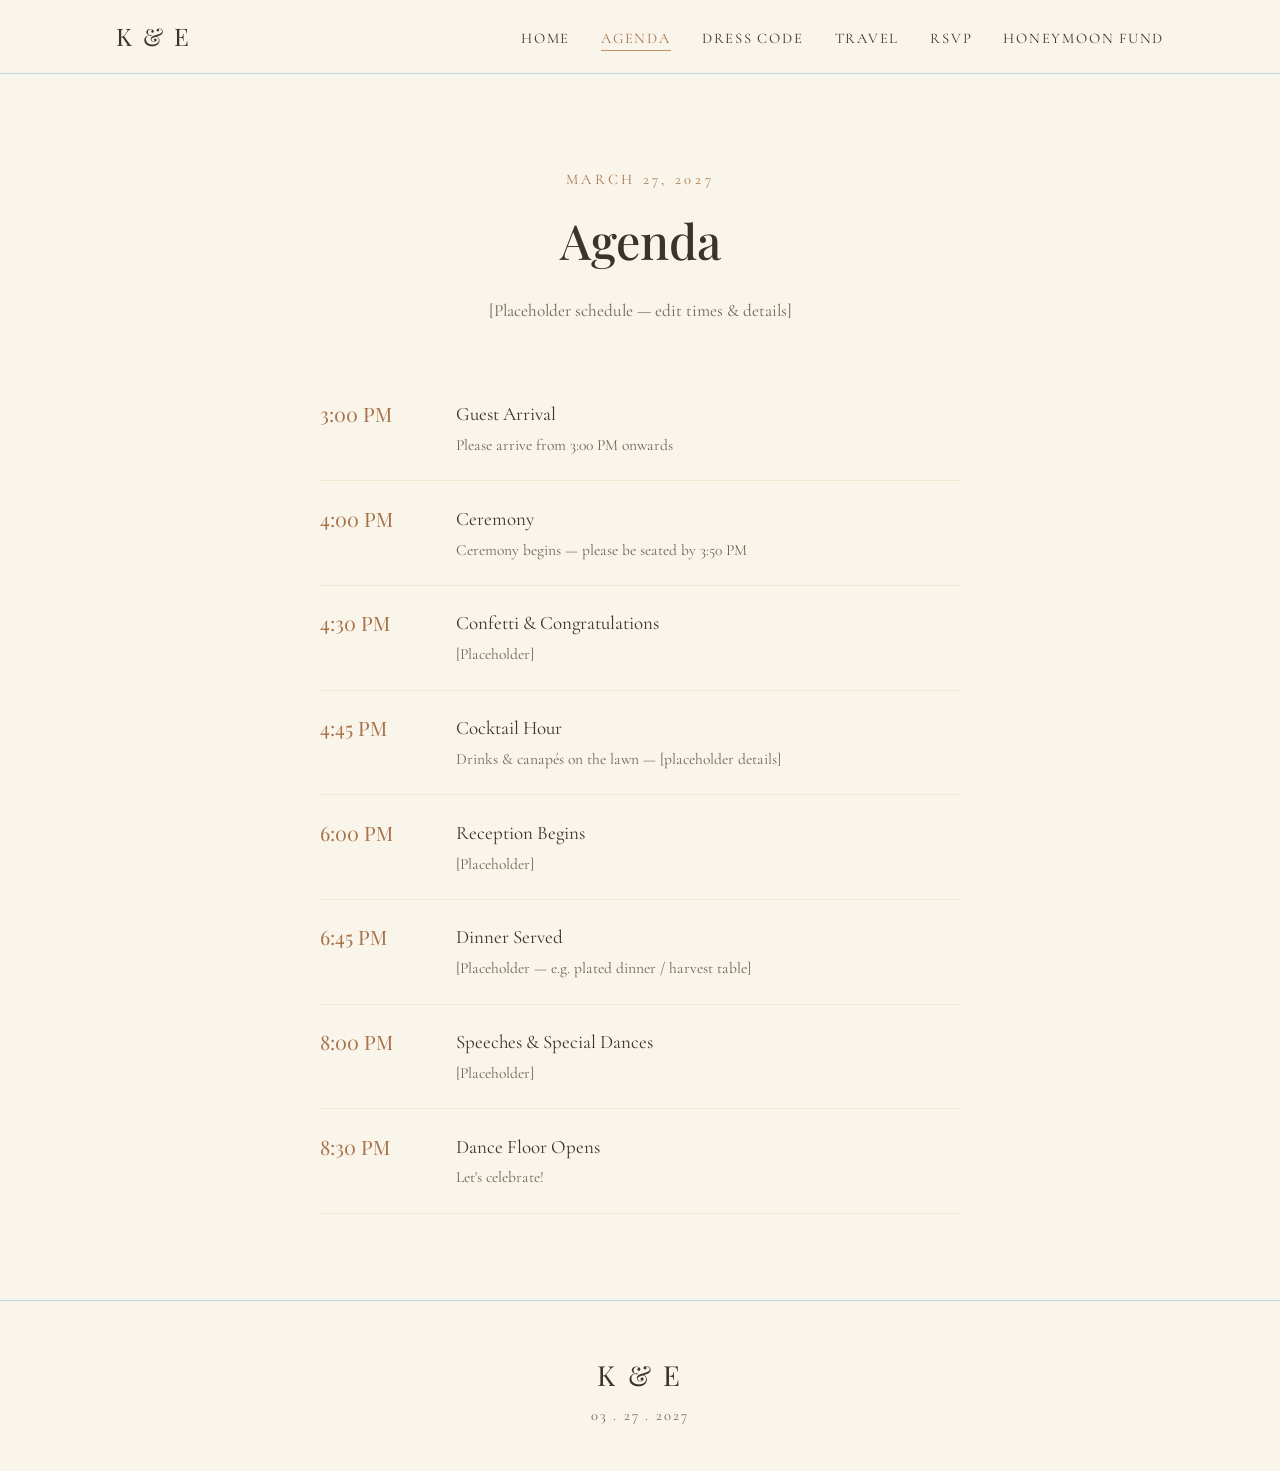
==== agenda.html @ 1e1eee06 "Initial commit: Kayla & Erik wedding website Static HTML/CSS site with home, agenda, dress code, tra" ====
<!DOCTYPE html>
<html lang="en">
<head>
<meta charset="UTF-8">
<meta name="viewport" content="width=device-width, initial-scale=1.0">
<title>Agenda — Kayla &amp; Erik</title>
<link rel="preconnect" href="https://fonts.googleapis.com">
<link href="https://fonts.googleapis.com/css2?family=Playfair+Display:wght@500;600&family=Cormorant+Garamond:wght@400;500;600&display=swap" rel="stylesheet">
<link rel="stylesheet" href="css/style.css">
</head>
<body>

<header class="site-header">
  <div class="nav-wrap">
    <a class="monogram" href="index.html">K &amp; E</a>
    <button class="nav-toggle" aria-label="Toggle menu">&#9776;</button>
    <nav class="site-nav">
      <ul>
        <li><a href="index.html">Home</a></li>
        <li><a href="agenda.html" class="active">Agenda</a></li>
        <li><a href="dress-code.html">Dress Code</a></li>
        <li><a href="travel.html">Travel</a></li>
        <li><a href="rsvp.html">RSVP</a></li>
        <li><a href="honeymoon-fund.html">Honeymoon Fund</a></li>
      </ul>
    </nav>
  </div>
</header>

<section class="section">
  <div class="section-header">
    <span class="eyebrow">March 27, 2027</span>
    <h2>Agenda</h2>
    <p style="color:var(--ink-light); font-size:1rem;">[Placeholder schedule — edit times &amp; details]</p>
  </div>

  <ul class="timeline">
    <li>
      <div class="time">3:00 PM</div>
      <div class="desc">Guest Arrival
        <span class="sub">Please arrive from 3:00 PM onwards</span>
      </div>
    </li>
    <li>
      <div class="time">4:00 PM</div>
      <div class="desc">Ceremony
        <span class="sub">Ceremony begins — please be seated by 3:50 PM</span>
      </div>
    </li>
    <li>
      <div class="time">4:30 PM</div>
      <div class="desc">Confetti &amp; Congratulations
        <span class="sub">[Placeholder]</span>
      </div>
    </li>
    <li>
      <div class="time">4:45 PM</div>
      <div class="desc">Cocktail Hour
        <span class="sub">Drinks &amp; canapés on the lawn — [placeholder details]</span>
      </div>
    </li>
    <li>
      <div class="time">6:00 PM</div>
      <div class="desc">Reception Begins
        <span class="sub">[Placeholder]</span>
      </div>
    </li>
    <li>
      <div class="time">6:45 PM</div>
      <div class="desc">Dinner Served
        <span class="sub">[Placeholder — e.g. plated dinner / harvest table]</span>
      </div>
    </li>
    <li>
      <div class="time">8:00 PM</div>
      <div class="desc">Speeches &amp; Special Dances
        <span class="sub">[Placeholder]</span>
      </div>
    </li>
    <li>
      <div class="time">8:30 PM</div>
      <div class="desc">Dance Floor Opens
        <span class="sub">Let's celebrate!</span>
      </div>
    </li>
  </ul>
</section>

<footer class="site-footer">
  <div class="monogram">K &amp; E</div>
  <div class="date">03 . 27 . 2027</div>
</footer>

<script src="js/nav.js"></script>
</body>
</html>
---- css/style.css ----
/* =========================================================
   Kayla & Erik — Wedding Website
   Palette: cream, baby blue, sandy brown
   ========================================================= */

:root {
  --cream: #faf5ea;
  --cream-dark: #f0e6d2;
  --baby-blue: #b9d6e3;
  --baby-blue-dark: #8fb9cd;
  --sandy-brown: #c99162;
  --sandy-brown-dark: #a8734a;
  --ink: #3c332b;
  --ink-light: #726457;
  --white: #fffdf9;

  --font-display: 'Playfair Display', Georgia, serif;
  --font-body: 'Cormorant Garamond', Georgia, serif;
}

* {
  box-sizing: border-box;
}

html {
  scroll-behavior: smooth;
  font-size: 108%;
}

body {
  margin: 0;
  background: var(--cream);
  color: var(--ink);
  font-family: var(--font-body);
  font-size: 1.2rem;
  line-height: 1.6;
  overflow-x: hidden;
}

h1, h2, h3 {
  font-family: var(--font-display);
  font-weight: 500;
  margin: 0;
  color: var(--ink);
}

a {
  color: inherit;
  text-decoration: none;
}

img {
  max-width: 100%;
  display: block;
}

.eyebrow {
  font-family: var(--font-body);
  text-transform: uppercase;
  letter-spacing: 0.25em;
  font-size: 0.85rem;
  color: var(--sandy-brown-dark);
}

/* ---------- Header / Nav ---------- */

.site-header {
  position: sticky;
  top: 0;
  z-index: 100;
  background: var(--cream);
  border-bottom: 1px solid var(--baby-blue);
}

.nav-wrap {
  max-width: 1100px;
  margin: 0 auto;
  padding: 1rem 1.5rem;
  display: flex;
  align-items: center;
  justify-content: space-between;
}

.monogram {
  font-family: var(--font-display);
  font-size: 1.4rem;
  letter-spacing: 0.1em;
}

.nav-toggle {
  display: none;
  background: none;
  border: none;
  font-size: 1.6rem;
  color: var(--ink);
  cursor: pointer;
}

.site-nav ul {
  list-style: none;
  display: flex;
  gap: 1.8rem;
  margin: 0;
  padding: 0;
}

.site-nav a {
  font-family: var(--font-body);
  text-transform: uppercase;
  letter-spacing: 0.12em;
  font-size: 0.85rem;
  color: var(--ink);
  padding-bottom: 0.2rem;
  border-bottom: 1px solid transparent;
  transition: border-color 0.2s ease, color 0.2s ease;
}

.site-nav a:hover,
.site-nav a.active {
  border-color: var(--sandy-brown);
  color: var(--sandy-brown-dark);
}

@media (max-width: 780px) {
  .nav-toggle {
    display: block;
  }
  .site-nav {
    display: none;
    width: 100%;
  }
  .site-nav.open {
    display: block;
  }
  .nav-wrap {
    flex-wrap: wrap;
  }
  .site-nav ul {
    flex-direction: column;
    gap: 0;
    padding: 1rem 0 0.5rem;
  }
  .site-nav li {
    padding: 0.6rem 0;
    border-top: 1px solid var(--cream-dark);
  }
}

/* ---------- Hero ---------- */

.hero {
  position: relative;
  min-height: 78vh;
  display: flex;
  align-items: center;
  justify-content: center;
  text-align: center;
  padding: 3rem 1.5rem;
  background: linear-gradient(160deg, var(--baby-blue) 0%, var(--cream) 55%, var(--sandy-brown) 140%),
              url('../images/hero.jpg') center/cover no-repeat;
  background-blend-mode: overlay;
}

.hero-inner {
  background: rgba(255, 253, 249, 0.72);
  padding: 3rem 2.5rem;
  border: 1px solid rgba(255,255,255,0.6);
  max-width: 640px;
  width: 100%;
}

@media (max-width: 600px) {
  .hero {
    min-height: 60vh;
    padding: 2rem 1rem;
  }
  .hero-inner {
    padding: 2rem 1.2rem;
  }
}

.hero .eyebrow {
  display: block;
  margin-bottom: 1rem;
}

.hero h1 {
  font-size: clamp(2.6rem, 6vw, 4.4rem);
  letter-spacing: 0.04em;
}

.hero .amp {
  color: var(--sandy-brown-dark);
  font-style: italic;
  padding: 0 0.2em;
}

.hero .date-location {
  margin-top: 1.2rem;
  font-family: var(--font-body);
  text-transform: uppercase;
  letter-spacing: 0.18em;
  font-size: 1rem;
  color: var(--ink-light);
}

.hero .cta-row {
  margin-top: 2rem;
  display: flex;
  gap: 1rem;
  justify-content: center;
  flex-wrap: wrap;
}

/* ---------- Buttons ---------- */

.btn {
  display: inline-block;
  padding: 0.85rem 2rem;
  font-family: var(--font-body);
  text-transform: uppercase;
  letter-spacing: 0.15em;
  font-size: 0.85rem;
  border: 1px solid var(--sandy-brown-dark);
  background: var(--sandy-brown);
  color: var(--white);
  transition: background 0.2s ease, color 0.2s ease;
  cursor: pointer;
}

.btn:hover {
  background: var(--sandy-brown-dark);
}

.btn-outline {
  background: transparent;
  color: var(--sandy-brown-dark);
}

.btn-outline:hover {
  background: var(--sandy-brown);
  color: var(--white);
}

/* ---------- Sections ---------- */

.section {
  padding: 5rem 1.5rem;
  max-width: 900px;
  margin: 0 auto;
}

@media (max-width: 600px) {
  .section {
    padding: 3rem 1.2rem;
  }
}

.section-tight {
  max-width: 700px;
}

.section-header {
  text-align: center;
  margin-bottom: 3rem;
}

.section-header h2 {
  font-size: clamp(2rem, 4vw, 2.8rem);
  margin-top: 0.5rem;
}

.section-alt {
  background: var(--white);
  border-top: 1px solid var(--cream-dark);
  border-bottom: 1px solid var(--cream-dark);
}

.section-blue {
  background: var(--baby-blue);
  color: var(--ink);
}

.section-blue .eyebrow {
  color: var(--ink);
}

/* ---------- Info card (wedding day) ---------- */

.info-card {
  background: var(--white);
  border: 1px solid var(--cream-dark);
  padding: 3rem 2rem;
  text-align: center;
  max-width: 560px;
  margin: 0 auto;
}

@media (max-width: 480px) {
  .info-card,
  .rsvp-box,
  .message-box {
    padding: 2rem 1.3rem;
  }
}

.info-card .eyebrow {
  display: block;
}

.info-card h3 {
  font-size: 2.2rem;
  margin: 0.5rem 0 1.5rem;
}

.info-grid {
  display: grid;
  gap: 1.2rem;
  text-align: left;
  max-width: 380px;
  margin: 0 auto;
}

.info-grid .label {
  text-transform: uppercase;
  letter-spacing: 0.12em;
  font-size: 0.78rem;
  color: var(--sandy-brown-dark);
  margin-bottom: 0.15rem;
}

.info-grid .value {
  font-size: 1.15rem;
}

/* ---------- Timeline (agenda) ---------- */

.timeline {
  list-style: none;
  margin: 0;
  padding: 0;
  max-width: 640px;
  margin: 0 auto;
}

.timeline li {
  display: grid;
  grid-template-columns: 110px 1fr;
  gap: 1.5rem;
  padding: 1.3rem 0;
  border-bottom: 1px solid var(--cream-dark);
}

@media (max-width: 480px) {
  .timeline li {
    grid-template-columns: 1fr;
    gap: 0.3rem;
  }
}

.timeline .time {
  font-family: var(--font-display);
  color: var(--sandy-brown-dark);
  font-size: 1.15rem;
}

.timeline .desc {
  font-size: 1.1rem;
}

.timeline .desc .sub {
  display: block;
  font-size: 0.9rem;
  color: var(--ink-light);
  margin-top: 0.2rem;
}

/* ---------- Swatches (dress code) ---------- */

.swatch-grid {
  display: grid;
  grid-template-columns: repeat(auto-fit, minmax(180px, 1fr));
  gap: 1.5rem;
  margin: 0 auto 3rem;
}

.swatch {
  text-align: center;
}

.swatch .chip {
  height: 140px;
  border: 1px solid rgba(0,0,0,0.08);
  margin-bottom: 0.8rem;
}

.swatch .name {
  font-family: var(--font-display);
  font-size: 1.1rem;
}

.swatch .hex {
  font-size: 0.85rem;
  color: var(--ink-light);
  letter-spacing: 0.05em;
}

.chip-cream { background: var(--cream-dark); }
.chip-blue { background: var(--baby-blue); }
.chip-brown { background: var(--sandy-brown); }

.image-placeholder-grid {
  display: grid;
  grid-template-columns: repeat(auto-fit, minmax(200px, 1fr));
  gap: 1.2rem;
}

.image-placeholder {
  aspect-ratio: 3 / 4;
  border: 1px dashed var(--sandy-brown);
  background: var(--white);
  display: flex;
  align-items: center;
  justify-content: center;
  text-align: center;
  padding: 1rem;
  font-size: 0.9rem;
  color: var(--ink-light);
  background-size: cover;
  background-position: center;
}

/* ---------- Photo blocks (general placeholders) ---------- */

.photo-block {
  width: 100%;
  aspect-ratio: 4 / 5;
  background: linear-gradient(150deg, var(--baby-blue), var(--cream-dark));
  background-size: cover;
  background-position: center;
  border: 1px solid var(--cream-dark);
}

.photo-grid {
  display: grid;
  grid-template-columns: repeat(3, 1fr);
  gap: 1.2rem;
  max-width: 900px;
  margin: 0 auto;
}

@media (max-width: 700px) {
  .photo-grid {
    grid-template-columns: repeat(2, 1fr);
  }
}

@media (max-width: 420px) {
  .photo-grid {
    grid-template-columns: 1fr;
    max-width: 320px;
  }
}

/* ---------- Dress code placeholder "look" cards ---------- */

.look-card {
  aspect-ratio: 3 / 4;
  border: 1px solid var(--cream-dark);
  display: flex;
  flex-direction: column;
  align-items: center;
  justify-content: center;
  gap: 0.8rem;
  color: var(--ink);
}

.look-card svg {
  width: 42px;
  height: 42px;
  opacity: 0.85;
}

.look-card .look-name {
  font-family: var(--font-display);
  font-size: 1.05rem;
  letter-spacing: 0.04em;
}

.look-1 { background: linear-gradient(150deg, var(--cream-dark), var(--baby-blue)); }
.look-2 { background: linear-gradient(150deg, var(--baby-blue), var(--sandy-brown)); }
.look-3 { background: linear-gradient(150deg, var(--sandy-brown), var(--cream-dark)); }
.look-4 { background: linear-gradient(135deg, var(--cream-dark) 0%, var(--baby-blue) 50%, var(--sandy-brown) 100%); }

.look-1 svg, .look-1 .look-name { color: var(--ink); }
.look-2 svg, .look-2 .look-name { color: var(--white); }
.look-3 svg, .look-3 .look-name { color: var(--white); }
.look-4 svg, .look-4 .look-name { color: var(--ink); }

/* ---------- Forms / RSVP ---------- */

.rsvp-box {
  background: var(--white);
  border: 1px solid var(--cream-dark);
  padding: 3rem 2.5rem;
  text-align: center;
  max-width: 560px;
  margin: 0 auto;
}

.rsvp-box .deadline {
  font-size: 1.1rem;
  margin: 1rem 0 2rem;
  color: var(--ink-light);
}

.note {
  margin-top: 2rem;
  font-size: 0.9rem;
  color: var(--ink-light);
  font-style: italic;
}

/* ---------- Honeymoon fund ---------- */

.message-box {
  background: var(--white);
  border: 1px solid var(--cream-dark);
  padding: 3rem;
  max-width: 620px;
  margin: 0 auto 2.5rem;
  text-align: center;
  font-size: 1.25rem;
  font-style: italic;
  line-height: 1.8;
}

.signature {
  display: block;
  margin-top: 1.5rem;
  font-family: var(--font-display);
  font-style: normal;
  font-size: 1.3rem;
  color: var(--sandy-brown-dark);
}

/* ---------- Table (travel/accommodation) ---------- */

.table-wrap {
  width: 100%;
  overflow-x: auto;
  -webkit-overflow-scrolling: touch;
}

.accom-table {
  width: 100%;
  min-width: 560px;
  border-collapse: collapse;
  margin-top: 1rem;
}

.accom-table th, .accom-table td {
  text-align: left;
  padding: 0.9rem 0.8rem;
  border-bottom: 1px solid var(--cream-dark);
  font-size: 0.98rem;
}

.accom-table th {
  text-transform: uppercase;
  letter-spacing: 0.08em;
  font-size: 0.75rem;
  color: var(--sandy-brown-dark);
}

/* ---------- Footer ---------- */

.site-footer {
  text-align: center;
  padding: 3rem 1.5rem 2.5rem;
  border-top: 1px solid var(--baby-blue);
}

.site-footer .monogram {
  font-size: 1.6rem;
  margin-bottom: 0.4rem;
}

.site-footer .date {
  font-size: 0.85rem;
  letter-spacing: 0.15em;
  color: var(--ink-light);
}

.center {
  text-align: center;
}
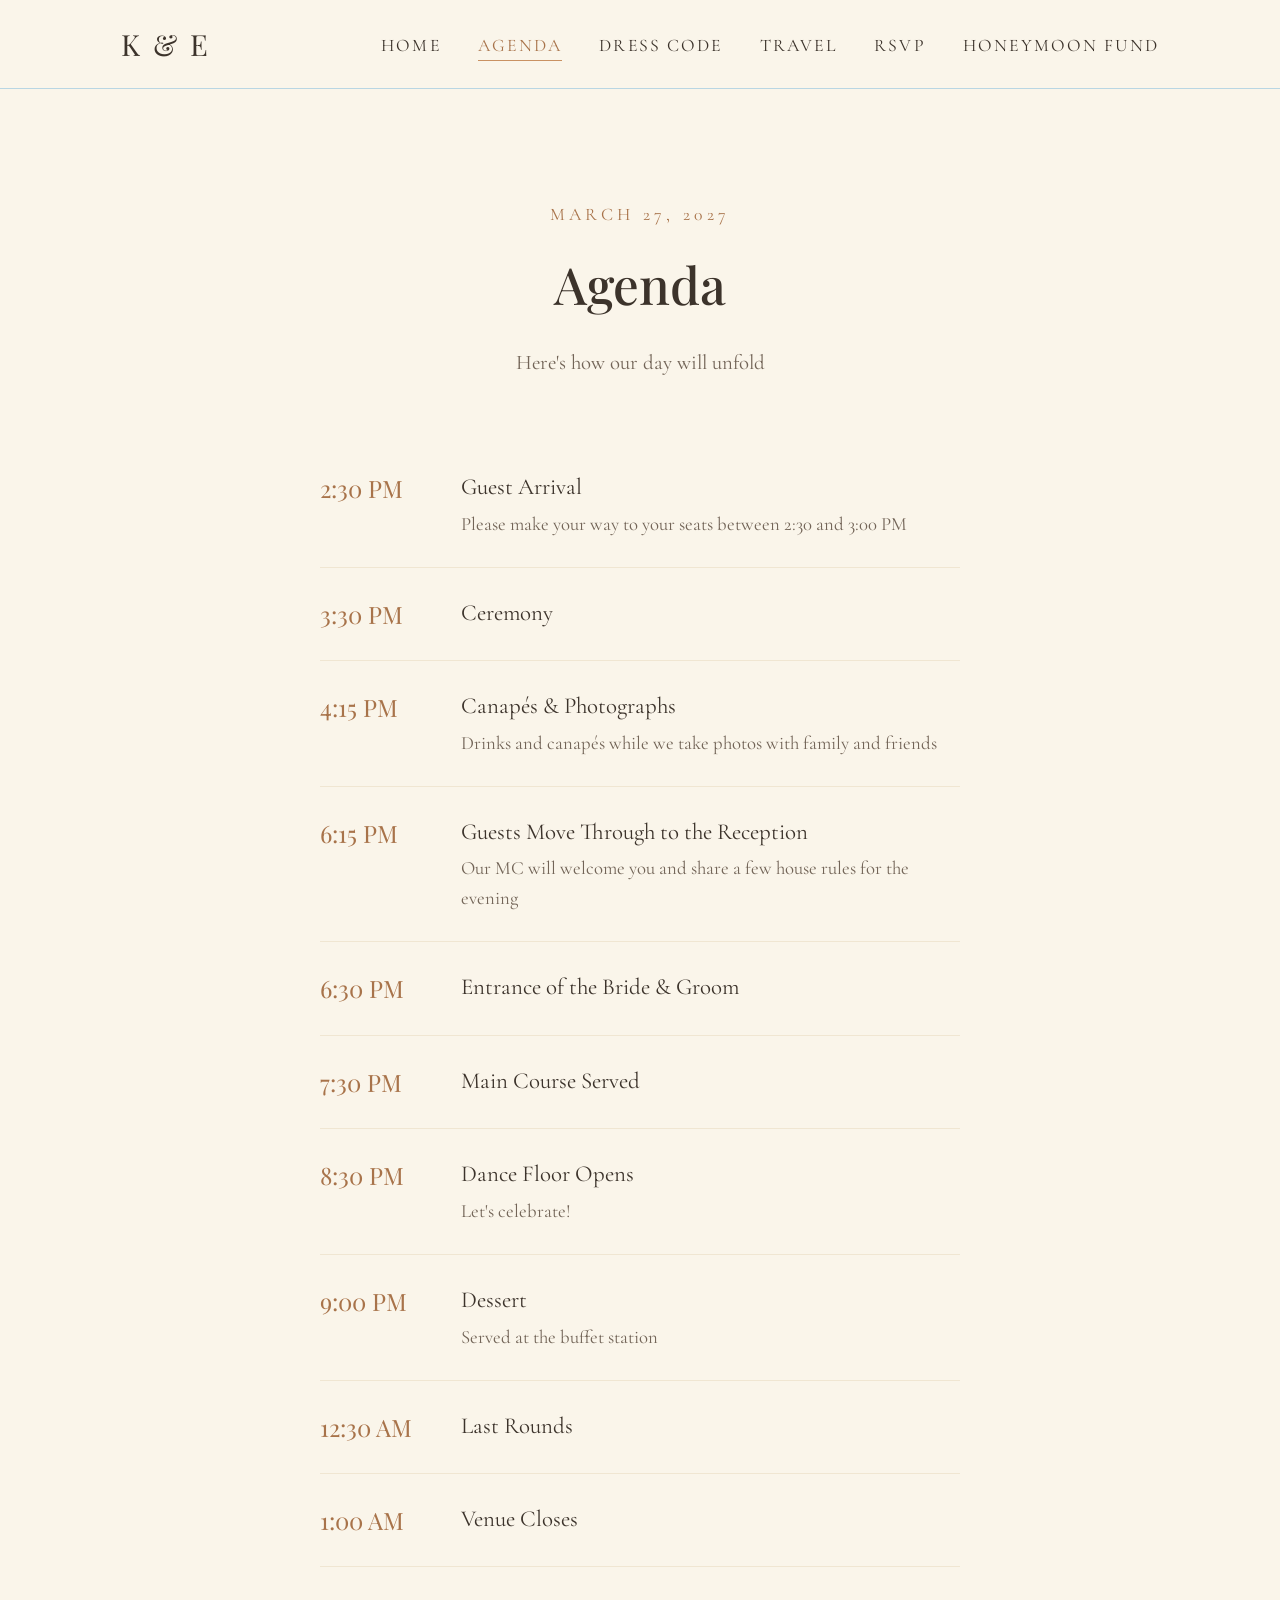
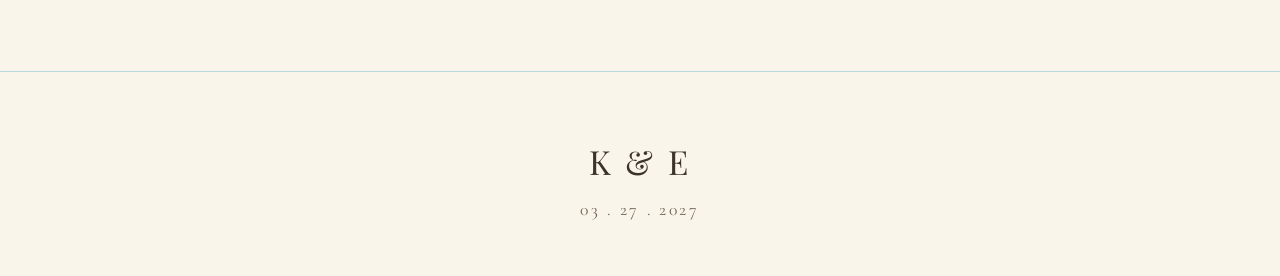
==== commit 31b7a0d7: "Update agenda, dress code, RSVP, travel, and honeymoon fund content - Replace placeholder agenda wit" ====
--- a/agenda.html
+++ b/agenda.html
@@ -31,57 +31,59 @@
   <div class="section-header">
     <span class="eyebrow">March 27, 2027</span>
     <h2>Agenda</h2>
-    <p style="color:var(--ink-light); font-size:1rem;">[Placeholder schedule — edit times &amp; details]</p>
+    <p style="color:var(--ink-light); font-size:1rem;">Here's how our day will unfold</p>
   </div>
 
   <ul class="timeline">
     <li>
-      <div class="time">3:00 PM</div>
+      <div class="time">2:30 PM</div>
       <div class="desc">Guest Arrival
-        <span class="sub">Please arrive from 3:00 PM onwards</span>
+        <span class="sub">Please make your way to your seats between 2:30 and 3:00 PM</span>
       </div>
     </li>
     <li>
-      <div class="time">4:00 PM</div>
-      <div class="desc">Ceremony
-        <span class="sub">Ceremony begins — please be seated by 3:50 PM</span>
+      <div class="time">3:30 PM</div>
+      <div class="desc">Ceremony</div>
+    </li>
+    <li>
+      <div class="time">4:15 PM</div>
+      <div class="desc">Canapés &amp; Photographs
+        <span class="sub">Drinks and canapés while we take photos with family and friends</span>
       </div>
     </li>
     <li>
-      <div class="time">4:30 PM</div>
-      <div class="desc">Confetti &amp; Congratulations
-        <span class="sub">[Placeholder]</span>
+      <div class="time">6:15 PM</div>
+      <div class="desc">Guests Move Through to the Reception
+        <span class="sub">Our MC will welcome you and share a few house rules for the evening</span>
       </div>
     </li>
     <li>
-      <div class="time">4:45 PM</div>
-      <div class="desc">Cocktail Hour
-        <span class="sub">Drinks &amp; canapés on the lawn — [placeholder details]</span>
-      </div>
+      <div class="time">6:30 PM</div>
+      <div class="desc">Entrance of the Bride &amp; Groom</div>
     </li>
     <li>
-      <div class="time">6:00 PM</div>
-      <div class="desc">Reception Begins
-        <span class="sub">[Placeholder]</span>
-      </div>
-    </li>
-    <li>
-      <div class="time">6:45 PM</div>
-      <div class="desc">Dinner Served
-        <span class="sub">[Placeholder — e.g. plated dinner / harvest table]</span>
-      </div>
-    </li>
-    <li>
-      <div class="time">8:00 PM</div>
-      <div class="desc">Speeches &amp; Special Dances
-        <span class="sub">[Placeholder]</span>
-      </div>
+      <div class="time">7:30 PM</div>
+      <div class="desc">Main Course Served</div>
     </li>
     <li>
       <div class="time">8:30 PM</div>
       <div class="desc">Dance Floor Opens
         <span class="sub">Let's celebrate!</span>
       </div>
+    </li>
+    <li>
+      <div class="time">9:00 PM</div>
+      <div class="desc">Dessert
+        <span class="sub">Served at the buffet station</span>
+      </div>
+    </li>
+    <li>
+      <div class="time">12:30 AM</div>
+      <div class="desc">Last Rounds</div>
+    </li>
+    <li>
+      <div class="time">1:00 AM</div>
+      <div class="desc">Venue Closes</div>
     </li>
   </ul>
 </section>
--- a/css/style.css
+++ b/css/style.css
@@ -24,7 +24,7 @@
 
 html {
   scroll-behavior: smooth;
-  font-size: 108%;
+  font-size: 130%;
 }
 
 body {
@@ -157,12 +157,12 @@
   text-align: center;
   padding: 3rem 1.5rem;
   background: linear-gradient(160deg, var(--baby-blue) 0%, var(--cream) 55%, var(--sandy-brown) 140%),
-              url('../images/hero.jpg') center/cover no-repeat;
+              url('../images/wedding2.jpeg') center/cover no-repeat;
   background-blend-mode: overlay;
 }
 
 .hero-inner {
-  background: rgba(255, 253, 249, 0.72);
+  background: rgba(255, 253, 249, 0.88);
   padding: 3rem 2.5rem;
   border: 1px solid rgba(255,255,255,0.6);
   max-width: 640px;
@@ -296,6 +296,30 @@
   margin: 0 auto;
 }
 
+.venue-photo {
+  width: 100%;
+  height: auto;
+  border: 1px solid var(--cream-dark);
+  margin: 1.5rem 0;
+}
+
+.venue-address {
+  font-family: var(--font-display);
+  text-transform: uppercase;
+  letter-spacing: 0.05em;
+  font-size: 1.05rem;
+  line-height: 1.6;
+}
+
+.venue-phone {
+  font-family: var(--font-display);
+  text-transform: uppercase;
+  letter-spacing: 0.05em;
+  font-size: 1.2rem;
+  margin-top: 0.6rem;
+  margin-bottom: 1.5rem;
+}
+
 @media (max-width: 480px) {
   .info-card,
   .rsvp-box,
@@ -377,57 +401,27 @@
 
 /* ---------- Swatches (dress code) ---------- */
 
-.swatch-grid {
+.dresscode-grid {
   display: grid;
-  grid-template-columns: repeat(auto-fit, minmax(180px, 1fr));
-  gap: 1.5rem;
-  margin: 0 auto 3rem;
-}
-
-.swatch {
-  text-align: center;
-}
-
-.swatch .chip {
-  height: 140px;
-  border: 1px solid rgba(0,0,0,0.08);
-  margin-bottom: 0.8rem;
-}
-
-.swatch .name {
-  font-family: var(--font-display);
-  font-size: 1.1rem;
-}
-
-.swatch .hex {
-  font-size: 0.85rem;
-  color: var(--ink-light);
-  letter-spacing: 0.05em;
-}
-
-.chip-cream { background: var(--cream-dark); }
-.chip-blue { background: var(--baby-blue); }
-.chip-brown { background: var(--sandy-brown); }
-
-.image-placeholder-grid {
-  display: grid;
-  grid-template-columns: repeat(auto-fit, minmax(200px, 1fr));
+  grid-template-columns: repeat(2, 1fr);
   gap: 1.2rem;
-}
-
-.image-placeholder {
-  aspect-ratio: 3 / 4;
-  border: 1px dashed var(--sandy-brown);
-  background: var(--white);
-  display: flex;
-  align-items: center;
-  justify-content: center;
-  text-align: center;
-  padding: 1rem;
-  font-size: 0.9rem;
-  color: var(--ink-light);
-  background-size: cover;
-  background-position: center;
+  max-width: 720px;
+  margin: 0 auto;
+  align-items: start;
+}
+
+.dresscode-grid img {
+  width: 100%;
+  height: auto;
+  display: block;
+  border: 1px solid var(--cream-dark);
+}
+
+@media (max-width: 480px) {
+  .dresscode-grid {
+    grid-template-columns: 1fr;
+    max-width: 340px;
+  }
 }
 
 /* ---------- Photo blocks (general placeholders) ---------- */
@@ -443,16 +437,10 @@
 
 .photo-grid {
   display: grid;
-  grid-template-columns: repeat(3, 1fr);
+  grid-template-columns: repeat(2, 1fr);
   gap: 1.2rem;
-  max-width: 900px;
-  margin: 0 auto;
-}
-
-@media (max-width: 700px) {
-  .photo-grid {
-    grid-template-columns: repeat(2, 1fr);
-  }
+  max-width: 640px;
+  margin: 0 auto;
 }
 
 @media (max-width: 420px) {
@@ -462,40 +450,6 @@
   }
 }
 
-/* ---------- Dress code placeholder "look" cards ---------- */
-
-.look-card {
-  aspect-ratio: 3 / 4;
-  border: 1px solid var(--cream-dark);
-  display: flex;
-  flex-direction: column;
-  align-items: center;
-  justify-content: center;
-  gap: 0.8rem;
-  color: var(--ink);
-}
-
-.look-card svg {
-  width: 42px;
-  height: 42px;
-  opacity: 0.85;
-}
-
-.look-card .look-name {
-  font-family: var(--font-display);
-  font-size: 1.05rem;
-  letter-spacing: 0.04em;
-}
-
-.look-1 { background: linear-gradient(150deg, var(--cream-dark), var(--baby-blue)); }
-.look-2 { background: linear-gradient(150deg, var(--baby-blue), var(--sandy-brown)); }
-.look-3 { background: linear-gradient(150deg, var(--sandy-brown), var(--cream-dark)); }
-.look-4 { background: linear-gradient(135deg, var(--cream-dark) 0%, var(--baby-blue) 50%, var(--sandy-brown) 100%); }
-
-.look-1 svg, .look-1 .look-name { color: var(--ink); }
-.look-2 svg, .look-2 .look-name { color: var(--white); }
-.look-3 svg, .look-3 .look-name { color: var(--white); }
-.look-4 svg, .look-4 .look-name { color: var(--ink); }
 
 /* ---------- Forms / RSVP ---------- */
 
